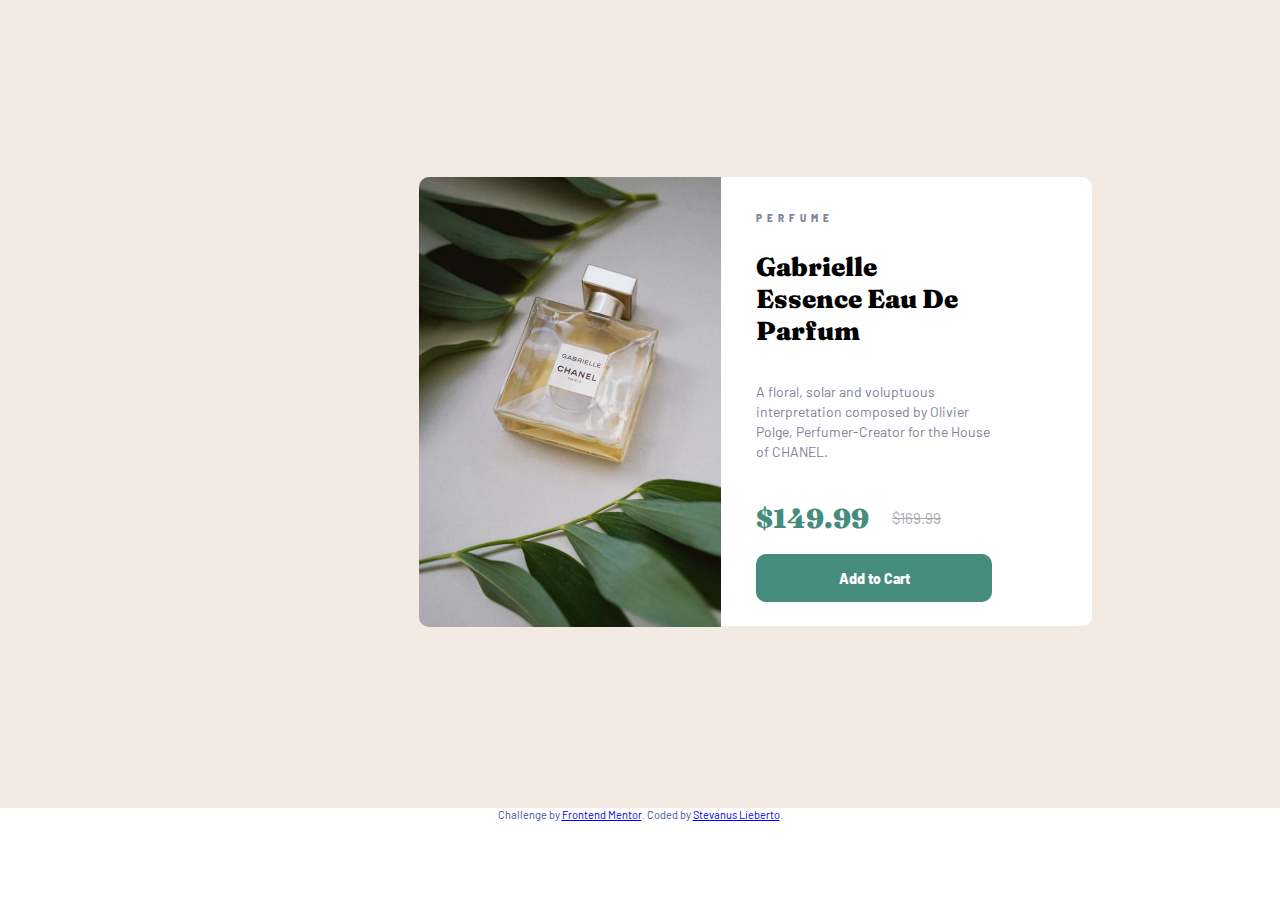
==== index.html @ 74caca96 "first-commit" ====
<!DOCTYPE html>
<html lang="en-us">
    <head>
        <meta charset="utf-8">
        <meta name="viewport" content="width=device-width, initial-scale=1">
        <link rel="stylesheet" href="/style.css">
        <link rel="preconnect" href="https://fonts.googleapis.com">
<link rel="preconnect" href="https://fonts.gstatic.com" crossorigin>
<link href="https://fonts.googleapis.com/css2?family=Barlow:wght@600&family=Fraunces:opsz,wght@9..144,700;9..144,900&display=swap" rel="stylesheet">
        <title>Frontend Mentor | Product preview card component</title>
    </head>
    <body>
        <div class="container" id="container">
            <div class="content-image" id="content-image">
                <picture>
                    <source media="(max-width:375px)" class="image-mobile" srcset="images/image-product-mobile.jpg">
                    <source media="(max-width:1440px)" class="image-desktop" srcset="images/image-product-desktop.jpg">
                    <img src="images/image-product-desktop.jpg" alt="image-base" id="image-base">
                </picture>
            </div>
            <div id="content-text">
                <p id="perfume">PERFUME</p>
                <h1 id="heading-text">Gabrielle Essence Eau De Parfum</h1>
                <p id="description">A floral, solar and voluptuous interpretation composed by Olivier Polge, Perfumer-Creator for the House of CHANEL.</p>
                <div id="price">
                    <p id="discount-price">$149.99</p>
                    <p id="before-discount-price">$169.99</p>
                </div>
                <div id="button">
                    <button id="add-to-cart">Add to Cart</button>
                </div>
            </div>
        </div>
        <div class="attribution">
            Challenge by <a href="https://www.frontendmentor.io?ref=challenge" target="_blank">Frontend Mentor</a>. 
            Coded by <a href="#">Stevanus Lieberto</a>.
        </div>
    </body>
</html>
---- style.css ----
:root{
    /*Neutral*/
    --very-dark-desaturated-blue: hsl(212, 27%, 19%);
    --very-dark-grayish-blue: hsl(213, 9%, 39%);
    --dark-grayish-blue: hsl(232, 10%, 55%);
    --grayish-blue: hsl(210, 4%, 67%);
    --white: hsl(0, 0%, 100%);
    /*Primary color*/
    --soft-red: hsl(7, 99%, 70%);
    --yellow: hsl(51, 100%, 49%);
    --dark-desaturated-cyan: hsl(167, 40%, 24%);
    --dark-blue: hsl(198, 62%, 26%);
    --dark-moderate-cyan: hsl(168, 34%, 41%);
}

* {
    margin: 0;
    font-family: 'Barlow', serif;
}

body {
    font-size: 18px;
}

#price {
    display: flex;
    flex: nowrap;
}

p#description {
    color: var(--dark-grayish-blue);
    padding-bottom: 40px;
    padding-right: 52px;
    font-size: 14px;
    line-height: 20px;
}

p#discount-price {
    font-size: 27px;
    font-weight: 900;
    color: var(--dark-moderate-cyan);
    padding-bottom: 19px;
    font-family: 'Fraunces', serif;
}

p#perfume {
    color: var(--dark-grayish-blue);
    font-weight: 800;
    font-size: 10px;
    padding-bottom: 27px;
    letter-spacing: 5px;
}

p#before-discount-price {
    padding-top: 7px;
    padding-left: 23px;
    font-size: 15px;
    text-decoration: line-through;
    text-align: center;
    color: var(--grayish-blue)
}

img#image-base {
    width: 302px;
    height: 450px;
    border-top-left-radius: 10px;
    border-bottom-left-radius: 10px;
}

h1#heading-text {
    padding-bottom: 35px;
    padding-right: 83px;
    font-family: 'Fraunces', serif;
    font-weight: 900;
    font-size: 26px;
}

div#content-text {
    border-top-right-radius: 10px;
    border-bottom-right-radius: 10px;
    padding-top: 35px;
    padding-left: 35px;
    padding-right: 35px;
    background-color: var(--white);
    width: 301px;
    height: 414px;
}

#container {
    display: flex;
    flex: nowrap;
    background-color: #F3EAE3;
    padding-left:419px;
    padding-top: 177px;
    padding-bottom: 177px;
}

.attribution {
    font-size: 11px;
    text-align: center;
    color: hsl(228, 45%, 44%);
}

div#button {
    padding-bottom: 32px;
}

button#add-to-cart {
    font-weight: 800;
    font-size: 14px;
    text-align: center;
    color: white;
    border-radius: 10px;
    border: none;
    background-color: var(--dark-moderate-cyan);
    width: 236px;
    height: 48px;
    transition: all 0.3s ease 0s;
    font-family: 'Barlow', serif;
}

button#add-to-cart:hover {
    box-shadow: 0px 8px 15px rgba(0, 0, 0, 0.1);
    transform: translateY(-7px);
    background-color: var(--dark-blue);
}
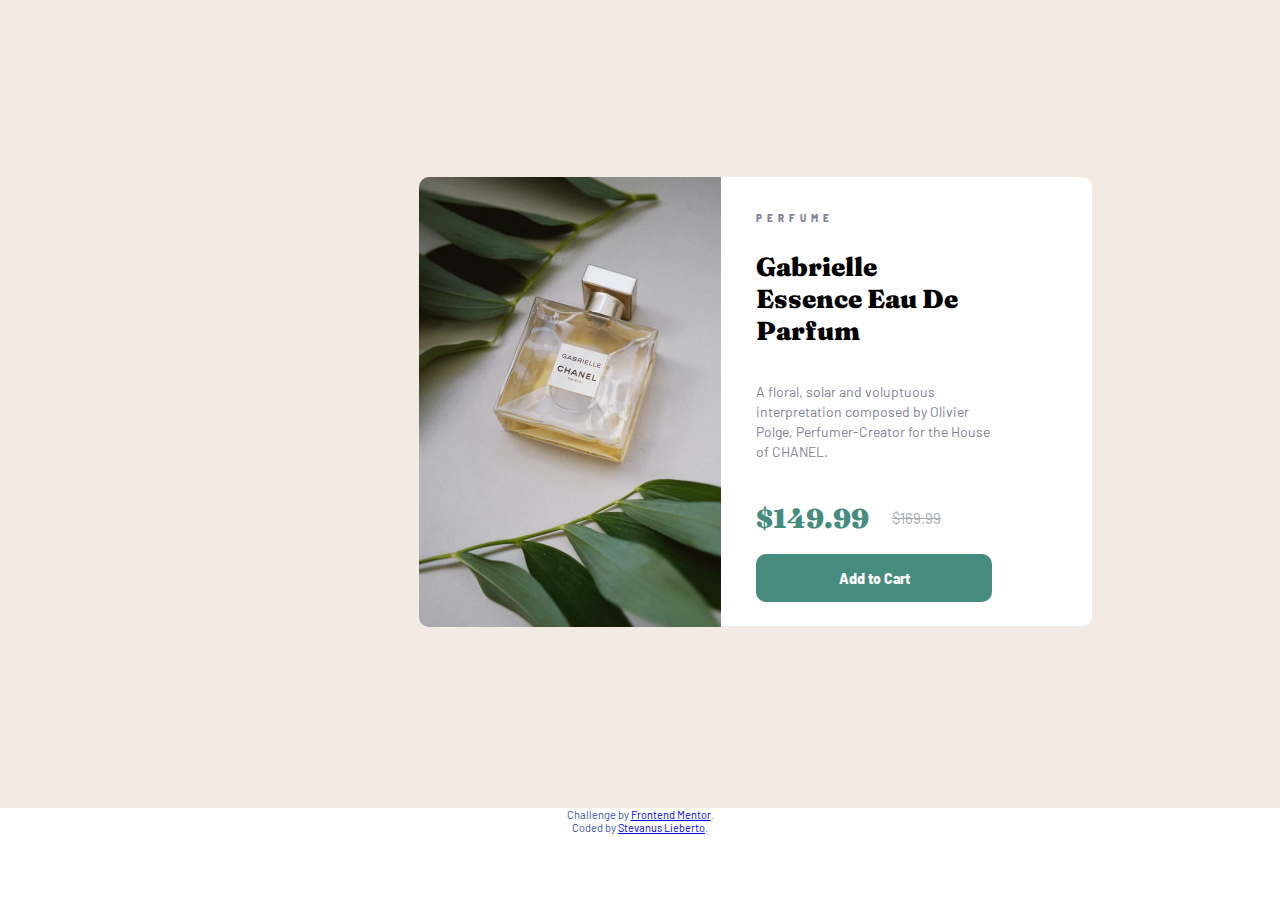
==== commit 01aa5e51: "adding-media-query" ====
--- a/index.html
+++ b/index.html
@@ -13,8 +13,8 @@
         <div class="container" id="container">
             <div class="content-image" id="content-image">
                 <picture>
-                    <source media="(max-width:375px)" class="image-mobile" srcset="images/image-product-mobile.jpg">
-                    <source media="(max-width:1440px)" class="image-desktop" srcset="images/image-product-desktop.jpg">
+                    <source media="(max-width:376px)" class="image-mobile" srcset="images/image-product-mobile.jpg">
+                    <source media="(max-width:1441px)" class="image-desktop" srcset="images/image-product-desktop.jpg">
                     <img src="images/image-product-desktop.jpg" alt="image-base" id="image-base">
                 </picture>
             </div>
@@ -32,7 +32,7 @@
             </div>
         </div>
         <div class="attribution">
-            Challenge by <a href="https://www.frontendmentor.io?ref=challenge" target="_blank">Frontend Mentor</a>. 
+            Challenge by <a href="https://www.frontendmentor.io?ref=challenge" target="_blank">Frontend Mentor</a>.<br>
             Coded by <a href="#">Stevanus Lieberto</a>.
         </div>
     </body>
--- a/style.css
+++ b/style.css
@@ -1,14 +1,9 @@
 :root{
     /*Neutral*/
-    --very-dark-desaturated-blue: hsl(212, 27%, 19%);
-    --very-dark-grayish-blue: hsl(213, 9%, 39%);
     --dark-grayish-blue: hsl(232, 10%, 55%);
     --grayish-blue: hsl(210, 4%, 67%);
     --white: hsl(0, 0%, 100%);
     /*Primary color*/
-    --soft-red: hsl(7, 99%, 70%);
-    --yellow: hsl(51, 100%, 49%);
-    --dark-desaturated-cyan: hsl(167, 40%, 24%);
     --dark-blue: hsl(198, 62%, 26%);
     --dark-moderate-cyan: hsl(168, 34%, 41%);
 }
@@ -88,11 +83,13 @@
 
 #container {
     display: flex;
+    flex-direction: row;
     flex: nowrap;
     background-color: #F3EAE3;
     padding-left:419px;
     padding-top: 177px;
     padding-bottom: 177px;
+    width: 100%
 }
 
 .attribution {
@@ -123,4 +120,33 @@
     box-shadow: 0px 8px 15px rgba(0, 0, 0, 0.1);
     transform: translateY(-7px);
     background-color: var(--dark-blue);
+}
+
+@media (max-width: 376px) {
+    #container {
+        padding-top: 28px;
+        padding-left: 16px;
+        padding-right: 16px;
+        display: flex;
+        flex-direction: column;
+    }
+    img#image-base {
+        border-top-left-radius: 10px;
+        border-top-right-radius: 10px;
+        border-bottom-right-radius: 0;
+        border-bottom-left-radius: 0;
+        width: 370px;
+        height: 241px;
+    }
+    div#content-text {
+        border-top-right-radius: 0px;
+        border-top-left-radius: 10px;
+    }
+    h1#heading-text {
+        padding-right: 44px;
+    }
+    button#add-to-cart {
+        width: 296px;
+        height: 48px;
+    }
 }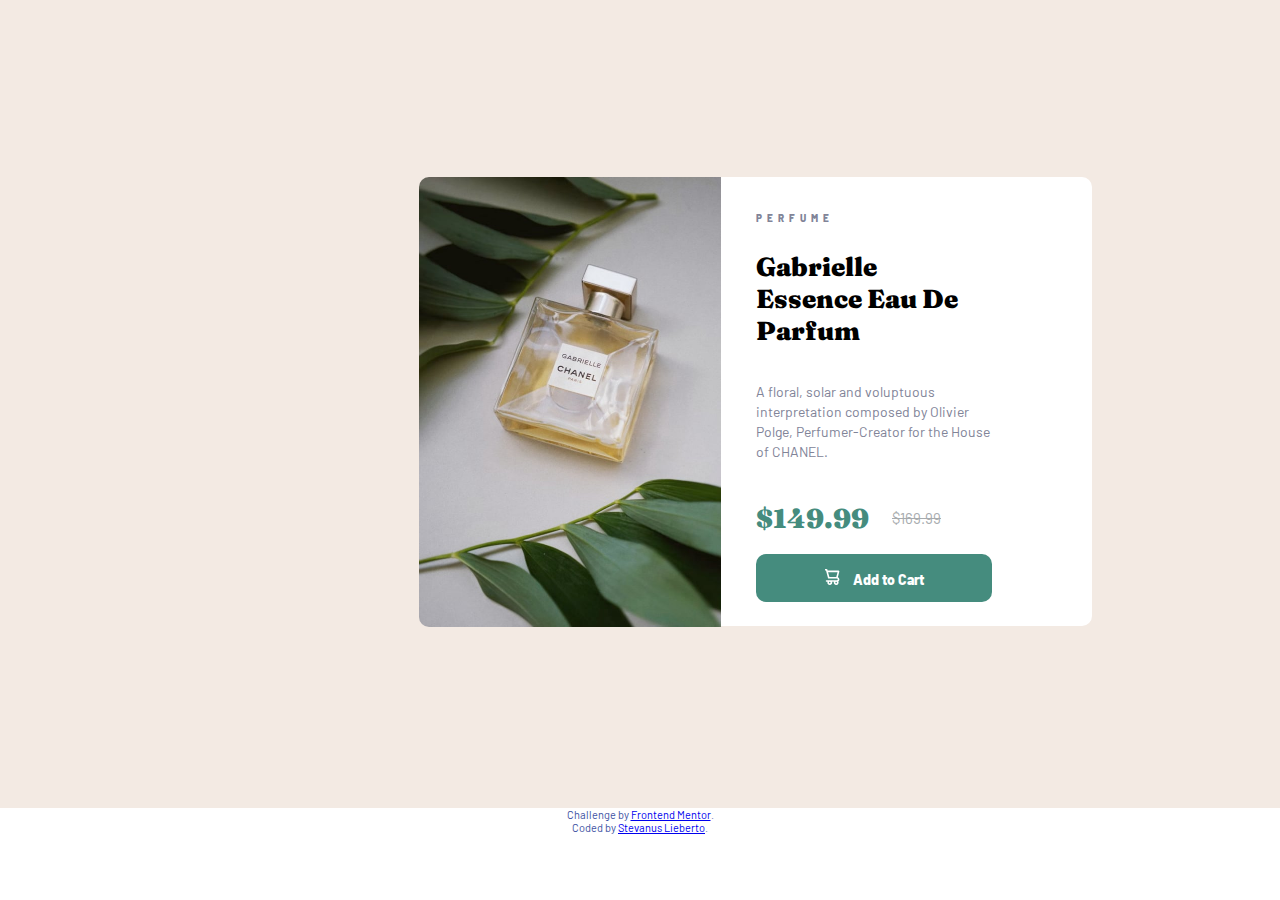
==== commit 1e4c0d66: "cart-forgot" ====
--- a/index.html
+++ b/index.html
@@ -27,7 +27,10 @@
                     <p id="before-discount-price">$169.99</p>
                 </div>
                 <div id="button">
-                    <button id="add-to-cart">Add to Cart</button>
+                    <button id="add-to-cart">
+                        <img src="./images/icon-cart.svg" alt="cart" style="padding-right: 10px">
+                        Add to Cart
+                    </button>
                 </div>
             </div>
         </div>
--- a/style.css
+++ b/style.css
@@ -125,8 +125,7 @@
 @media (max-width: 376px) {
     #container {
         padding-top: 28px;
-        padding-left: 16px;
-        padding-right: 16px;
+        padding-left: 25px;
         display: flex;
         flex-direction: column;
     }
@@ -135,18 +134,39 @@
         border-top-right-radius: 10px;
         border-bottom-right-radius: 0;
         border-bottom-left-radius: 0;
-        width: 370px;
-        height: 241px;
+        width: 344px;
+        height: 240px;
     }
     div#content-text {
         border-top-right-radius: 0px;
-        border-top-left-radius: 10px;
+        border-bottom-left-radius: 10px;
+        width: 284px;
+        height: 372px;
+        padding-left: 25px;
+        padding-top: 30px;
+        margin-top:-2px;
     }
     h1#heading-text {
         padding-right: 44px;
+        padding-bottom: 27px;
     }
     button#add-to-cart {
         width: 296px;
         height: 48px;
     }
+    p#perfume {
+        padding-bottom: 19px;
+    }
+    p#description {
+        padding-bottom: 34px;
+    }
+    p#discount-price {
+        padding-bottom: 25px;
+    }
+    button#add-to-cart {
+        width: 215px;
+    }
+    p#before-discount-price {
+        padding-left: 22px;
+    }
 }